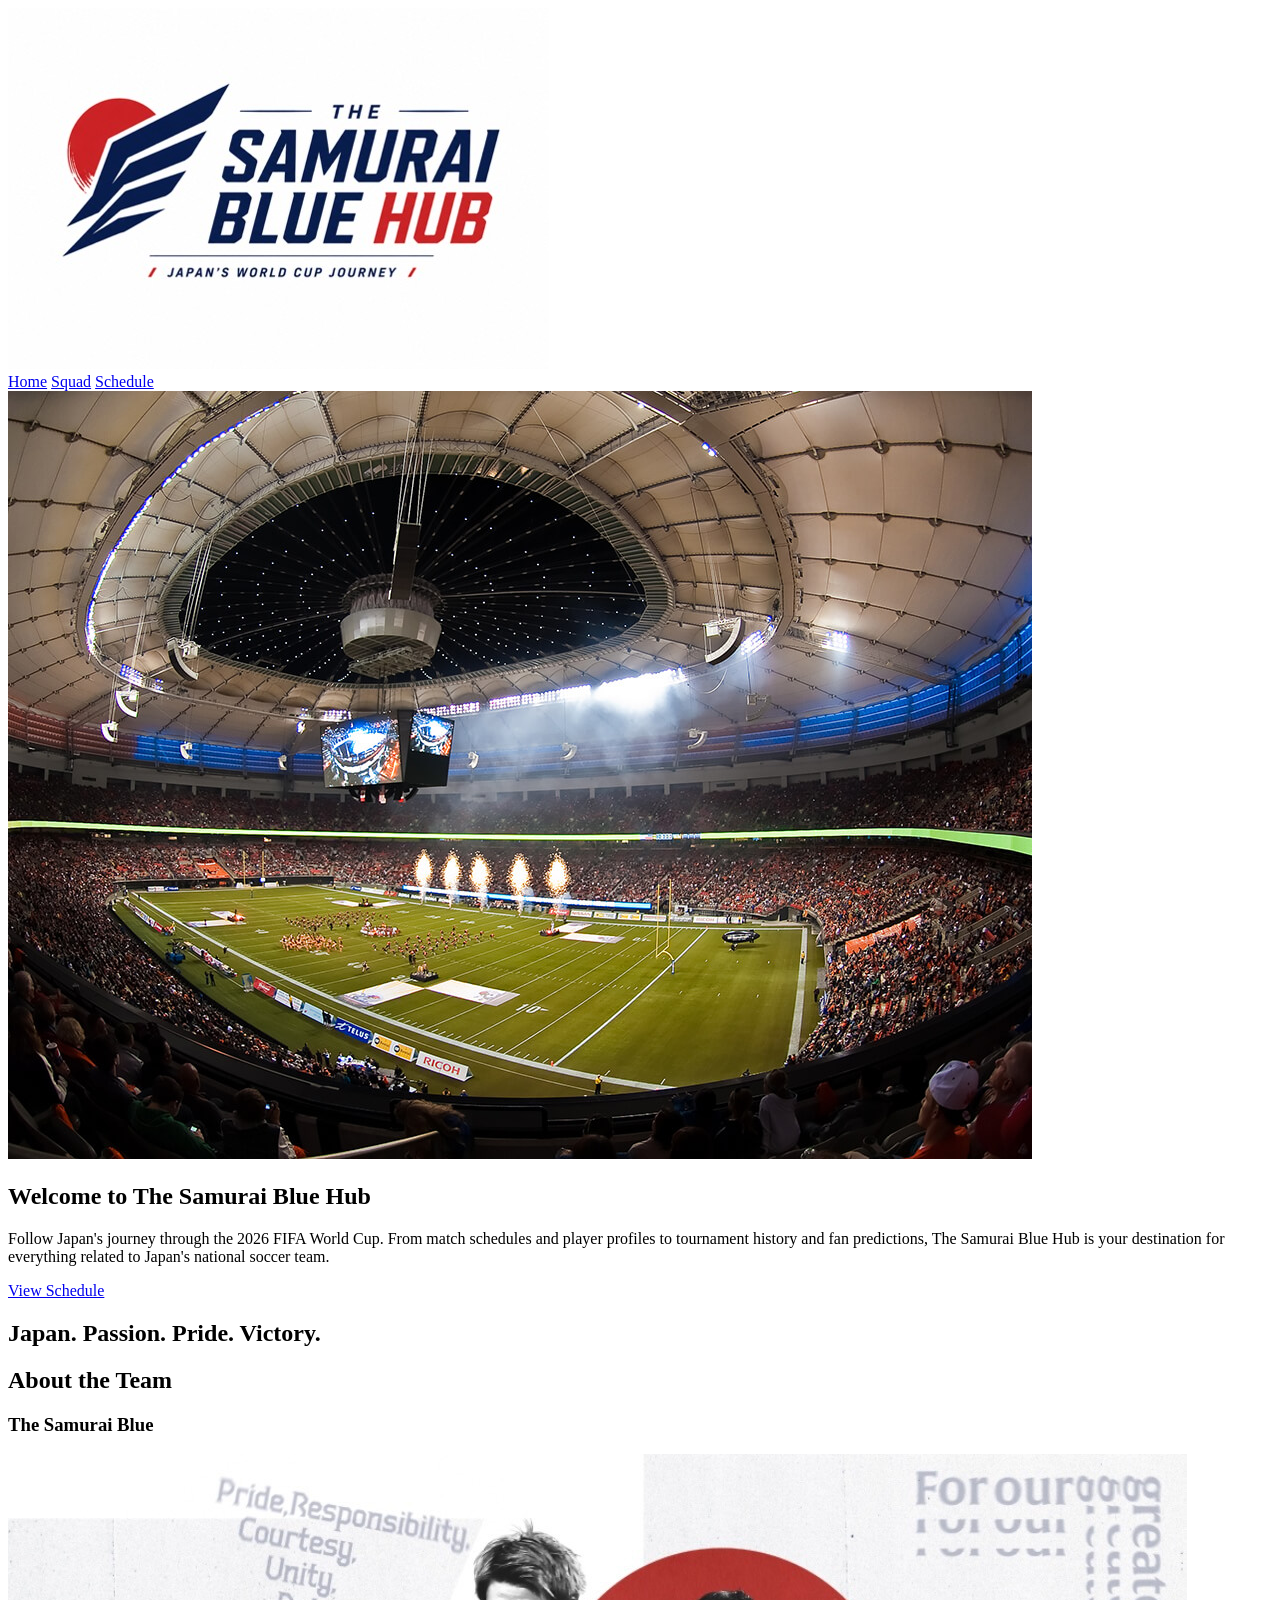
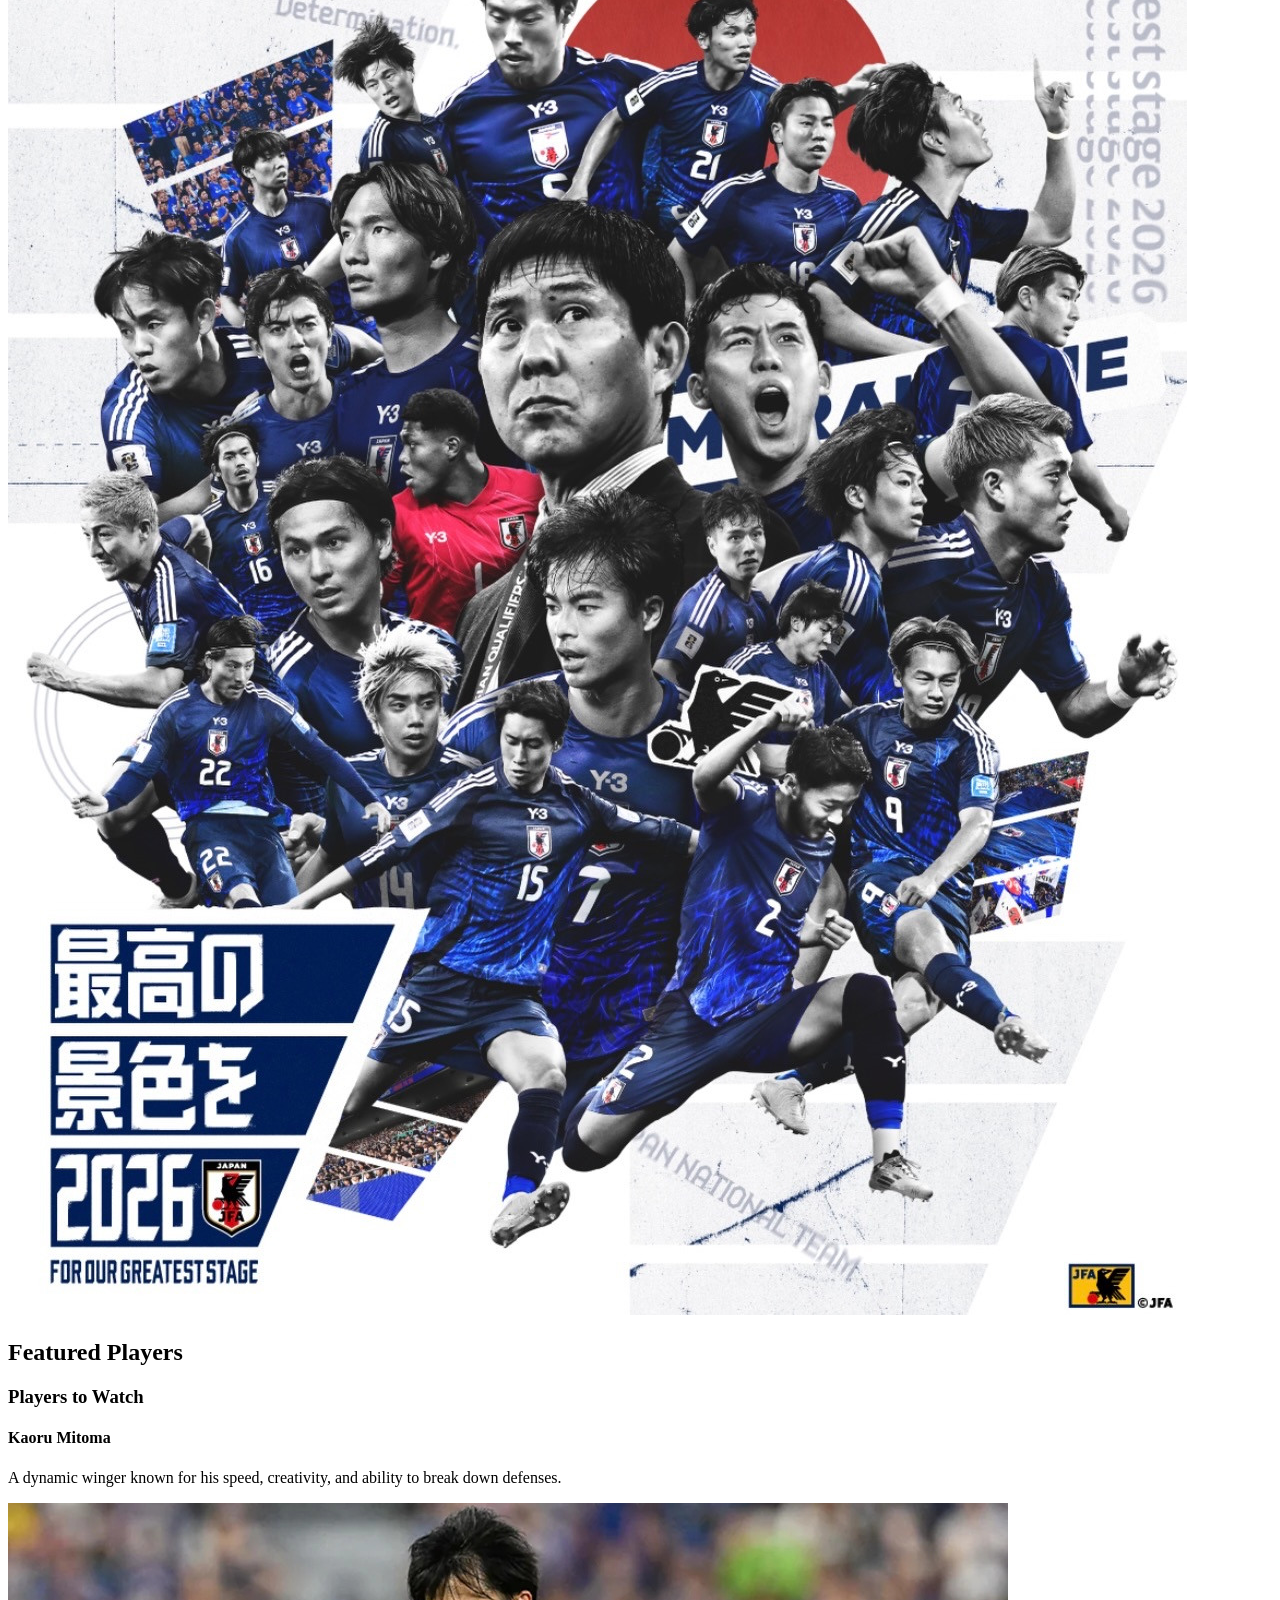
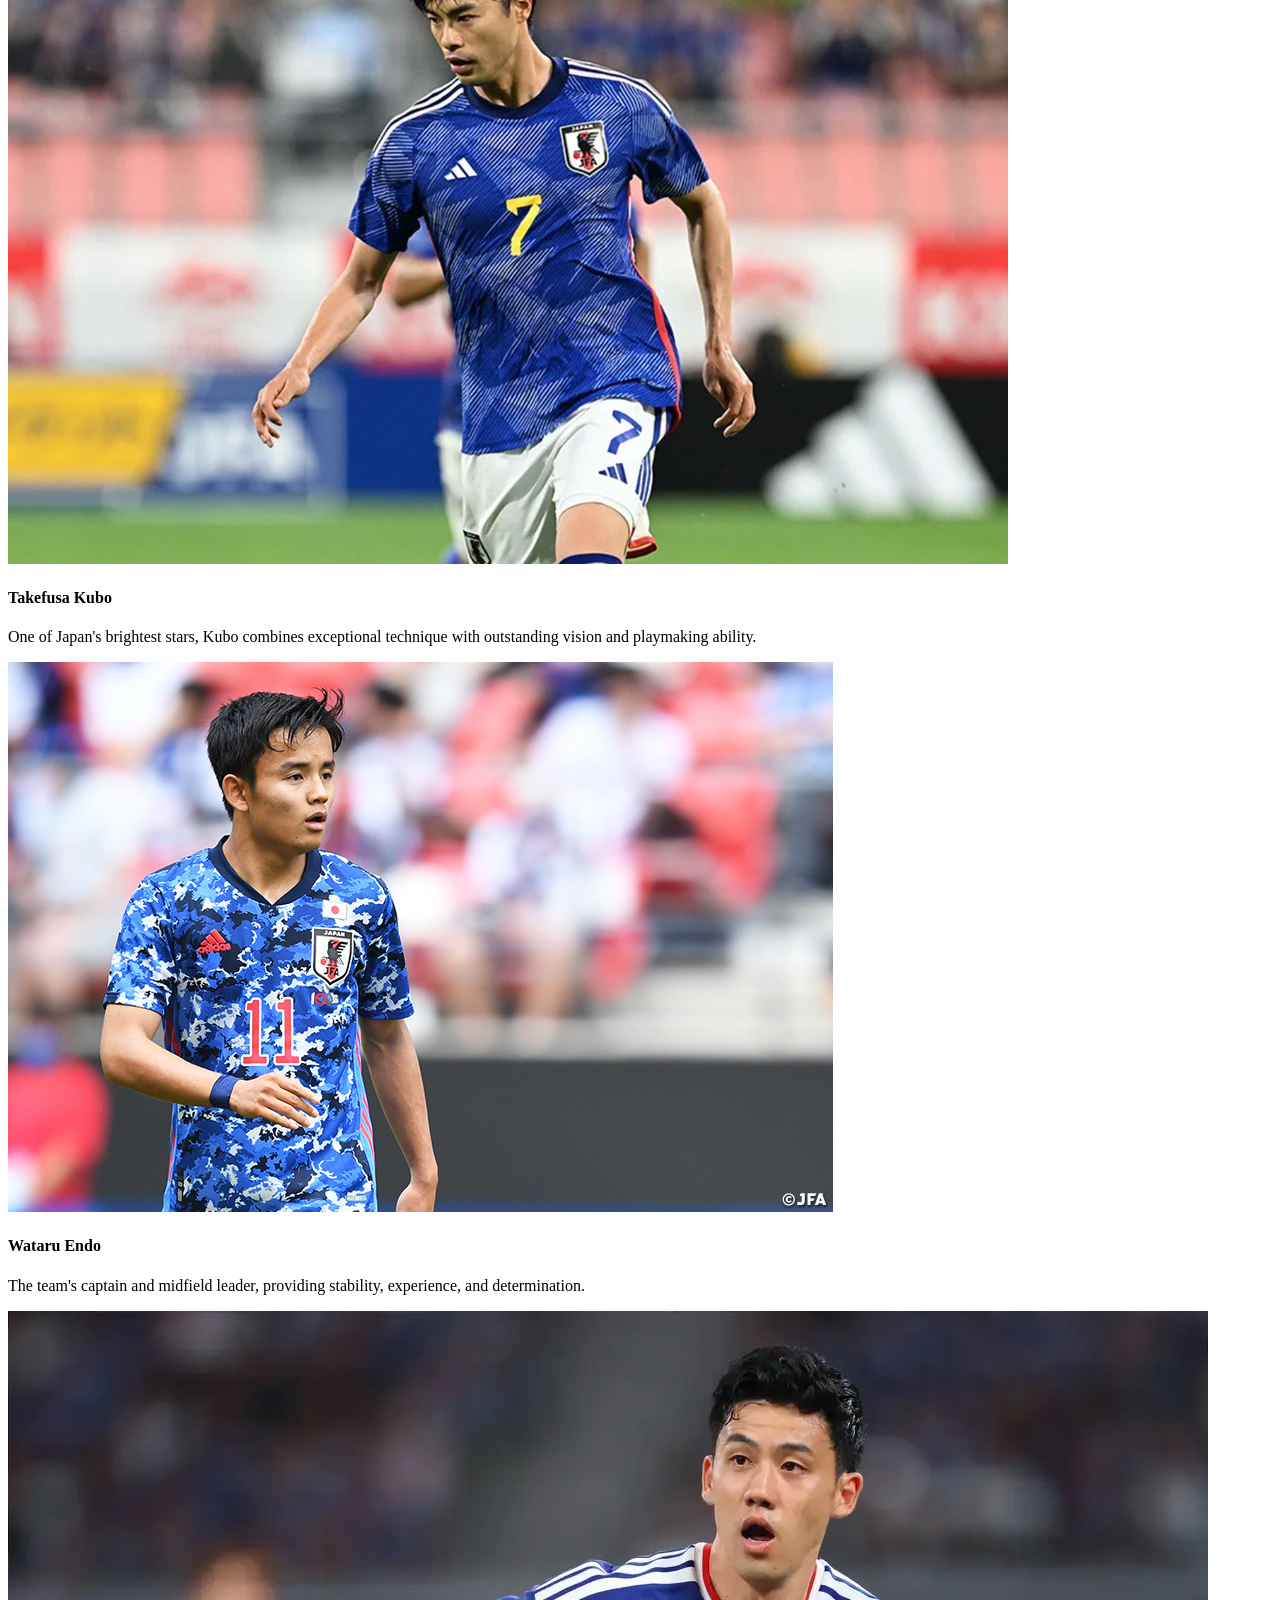
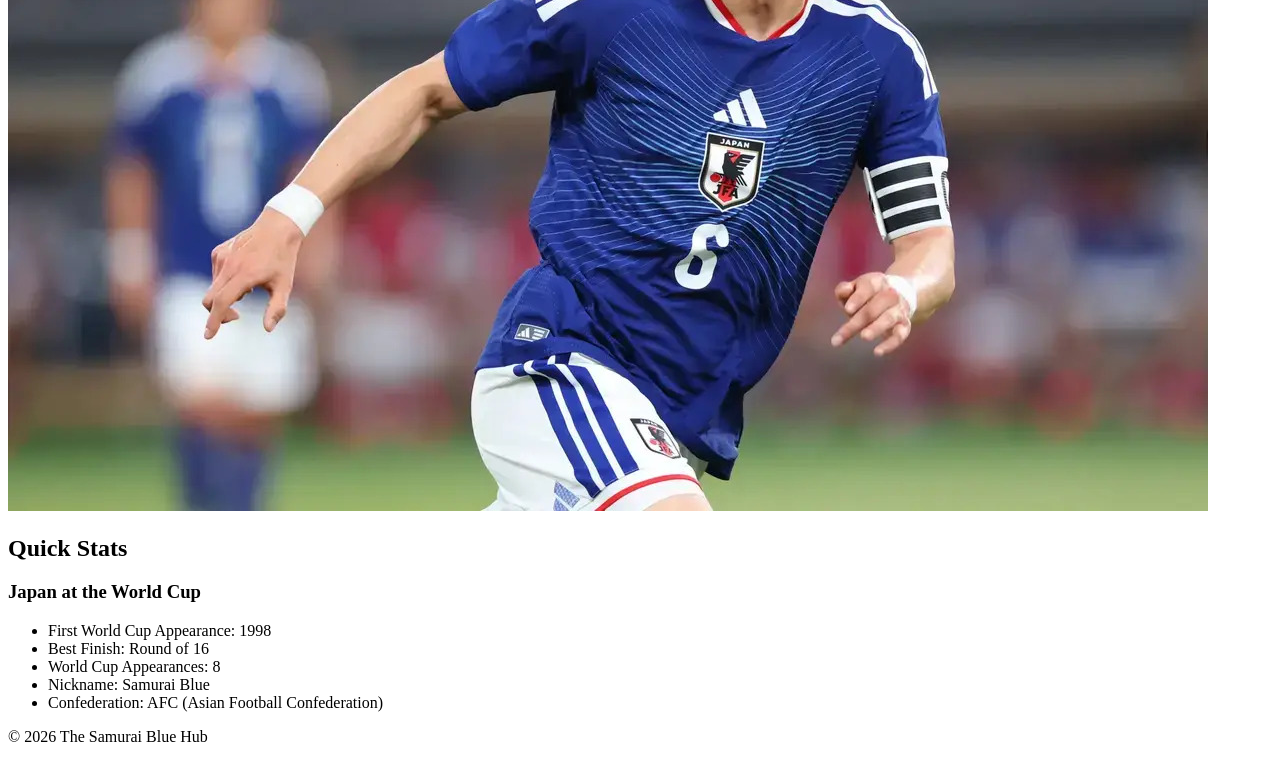
==== index.html @ 7b1f0a40 "Added images to index" ====
<!DOCTYPE html>
<html lang="en">
<head>
    <meta charset="UTF-8">
    <meta name="viewport" content="width=device-width, initial-scale=1.0">
    <title>The Samurai Blue Hub</title>
    <!-- Need to make css page -->
</head>

<body>
    <header>
        <img src="images/Logo.jpg" alt="The Samurai Blue Hub Logo">

        <nav>
            <a href="index.html">Home</a>
            <a href="squad.html">Squad</a>
            <a href="schedule.html">Schedule</a>
            <!-- Verify other pages -->
        </nav>
    </header>

    <main>

    <section class="hero">
        <img src="images/BC_Place.jpg" alt="BC Place Stadium">
        <h1>Welcome to The Samurai Blue Hub</h1>
        <p>Follow Japan's journey through the 2026 FIFA World Cup. From match schedules and player profiles to tournament history and fan predictions, The Samurai Blue Hub is your destination for everything related to Japan's national soccer team.</p>
        <a href="schedule.html">View Schedule</a>
        <h2>Japan. Passion. Pride. Victory.</h2>
    </section>

    <section class="about-the-team">
        <h2>About the Team</h2>
        <h3>The Samurai Blue</h3>
        <img src="images/Japan_FIFA_Team_2026.jpg" alt="Japan FIFA Team 2026">

    </section>

    <section class="featured-players">
        <h2>Featured Players</h2>
        <h3>Players to Watch</h3>
        <h4>Kaoru Mitoma</h4>
        <p>A dynamic winger known for his speed, creativity, and ability to break down defenses.</p>
        <img src="images/kaoru_mitoma.jpg" alt="Kaoru Mitoma">

        <h4>Takefusa Kubo</h4>
        <p>One of Japan's brightest stars, Kubo combines exceptional technique with outstanding vision and playmaking ability.</p>
        <img src="images/Takefusa_Kubo.jpg" alt="Takefusa Kubo">

        <h4>Wataru Endo</h4>
        <p>The team's captain and midfield leader, providing stability, experience, and determination.</p>
        <img src="images/Wataru_Endo.jpg" alt="Wataru Endo">
    </section>

    <section class="quick-stats">
        <h2>Quick Stats</h2>
        <h3>Japan at the World Cup</h3>
        <ul>
            <li>First World Cup Appearance: 1998</li>
            <li>Best Finish: Round of 16</li>
            <li>World Cup Appearances: 8</li>
            <li>Nickname: Samurai Blue</li>
            <li>Confederation: AFC (Asian Football Confederation)</li>
        </ul>
    </section>

    </main>

<footer>
    <p>&copy; 2026 The Samurai Blue Hub</p>
</footer>
</body>
</html>
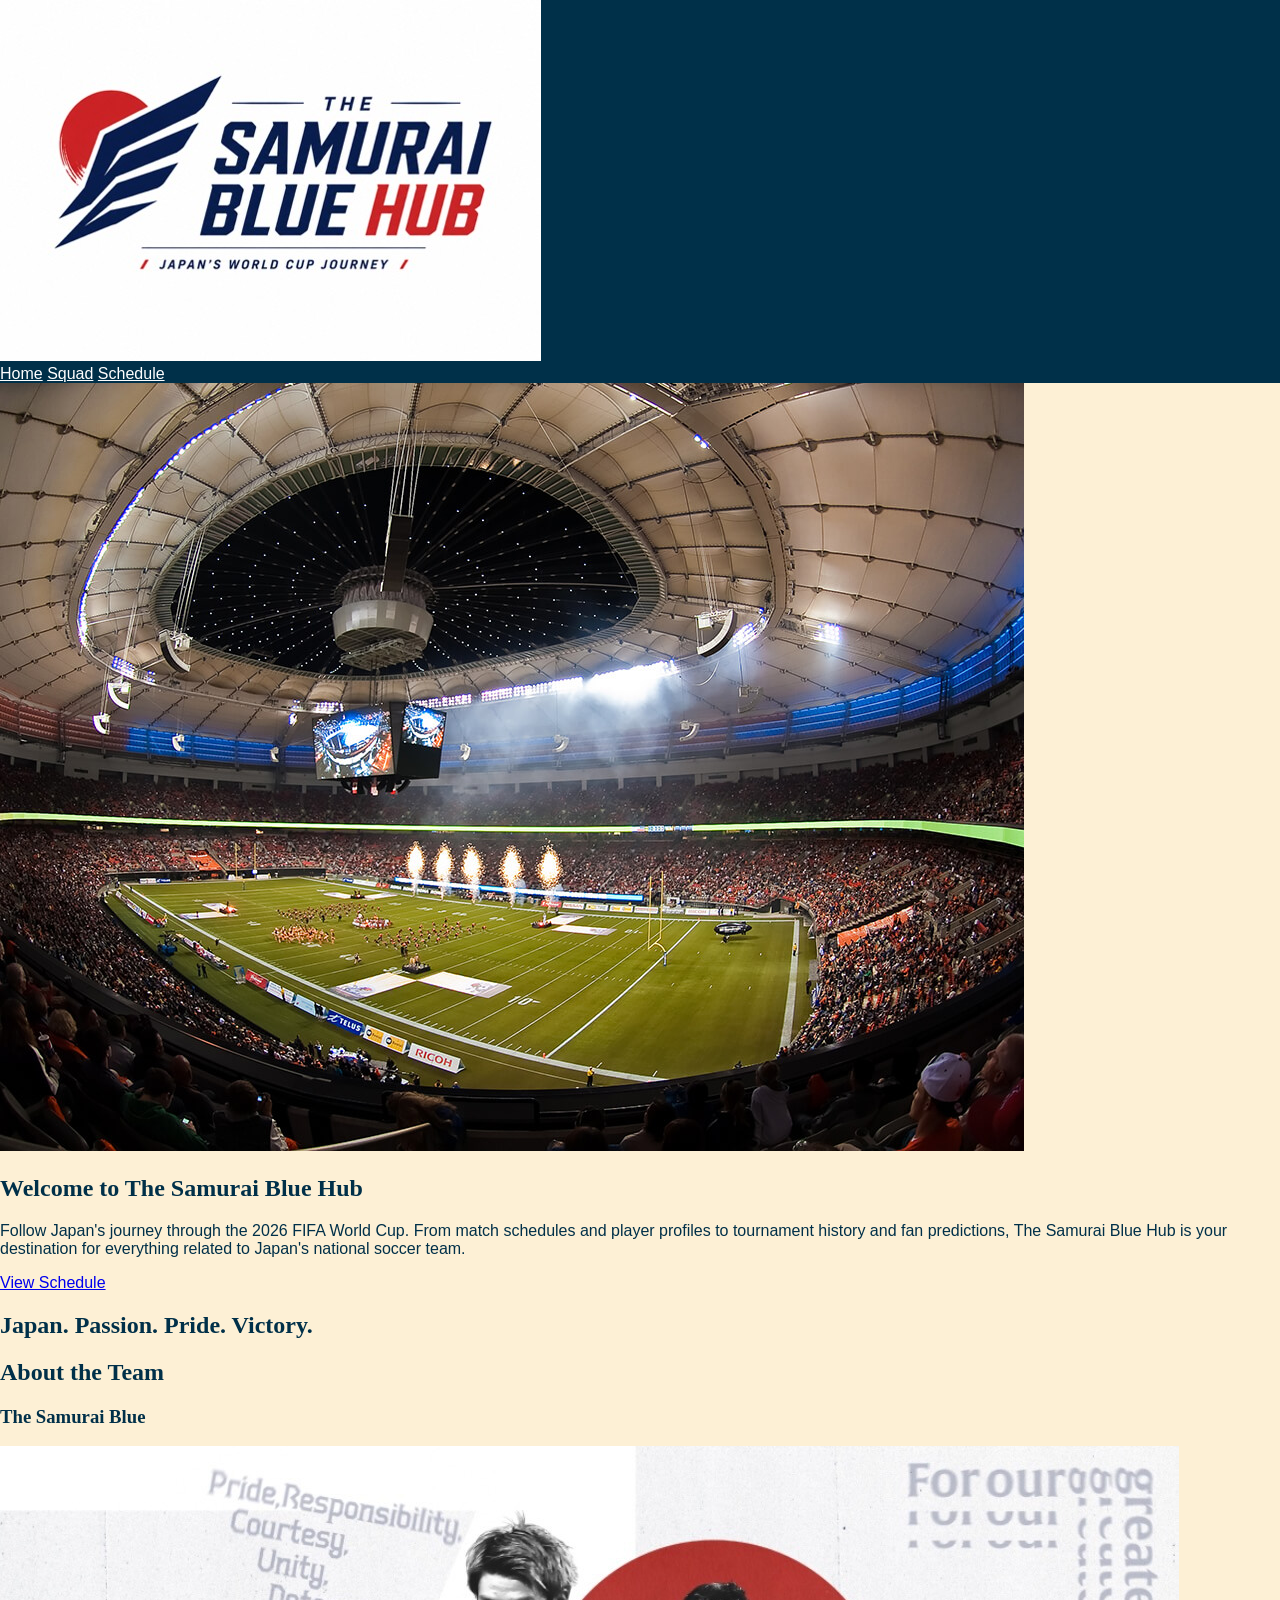
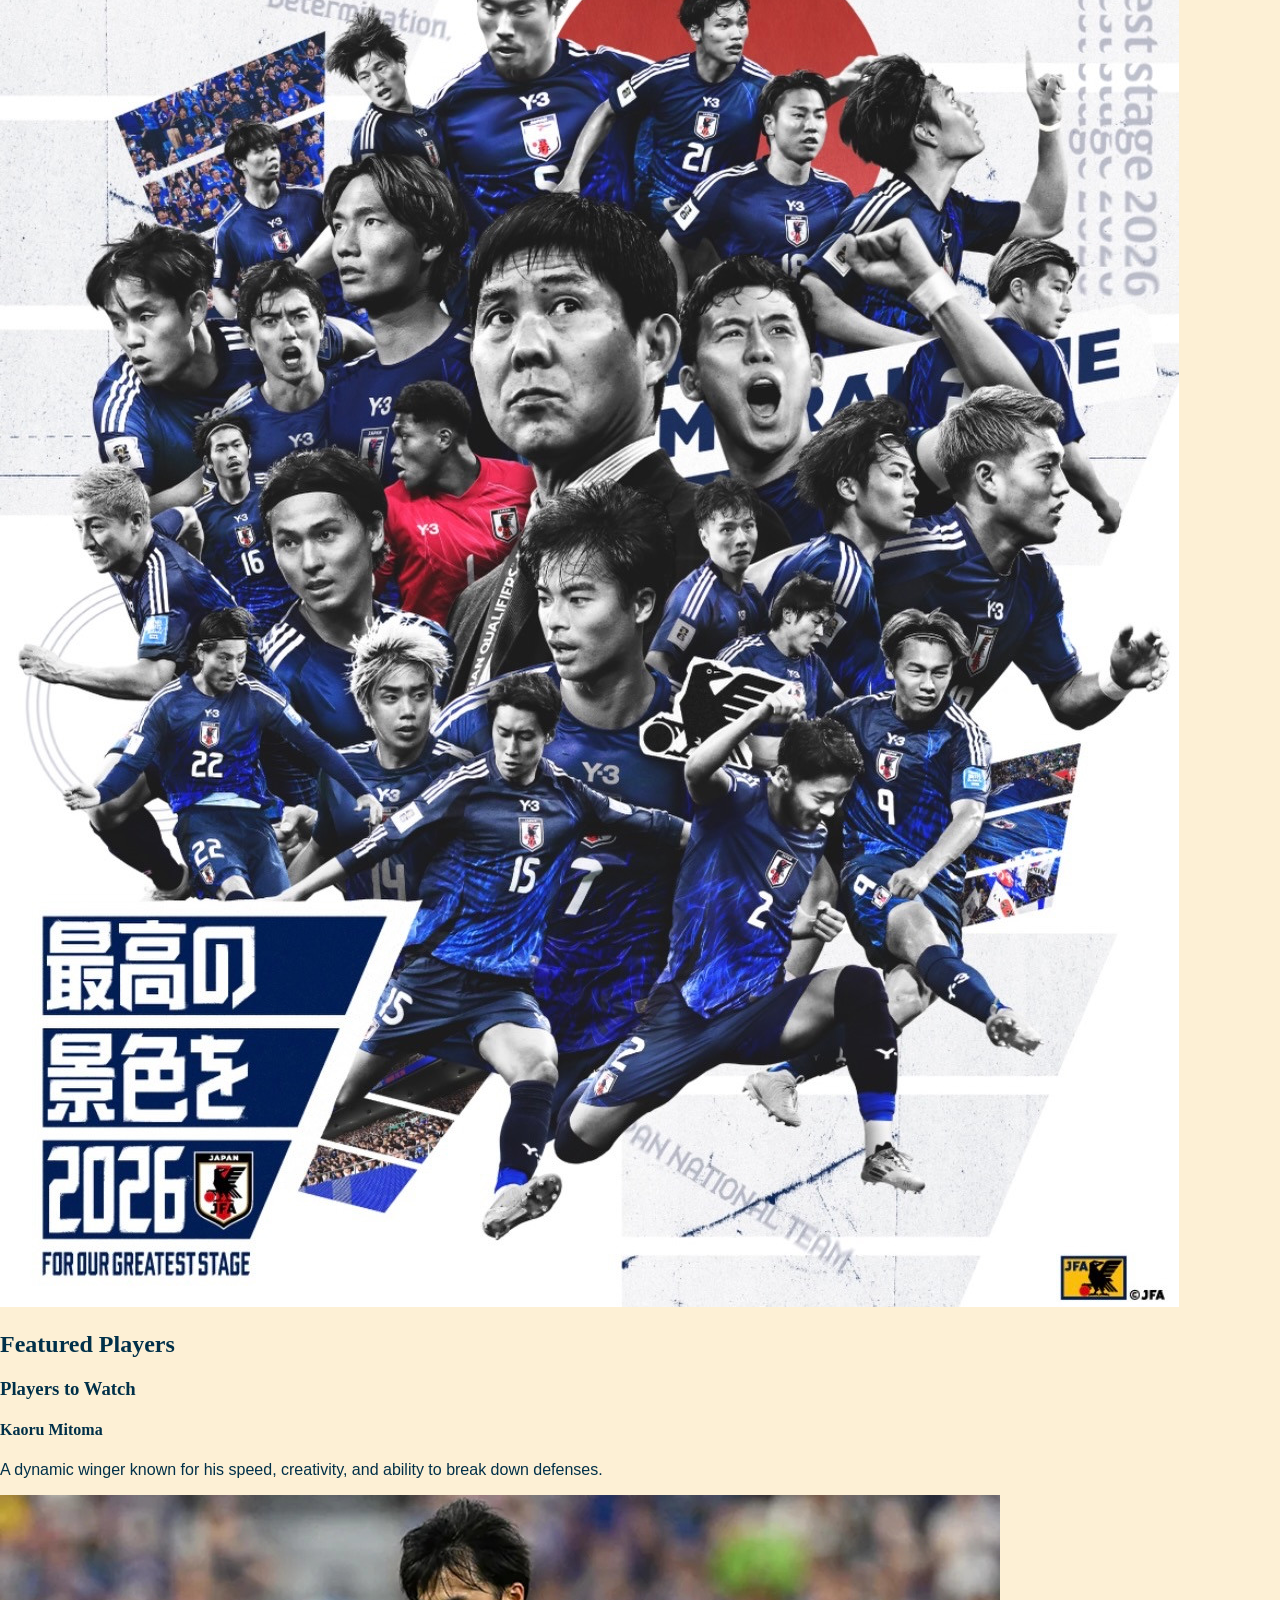
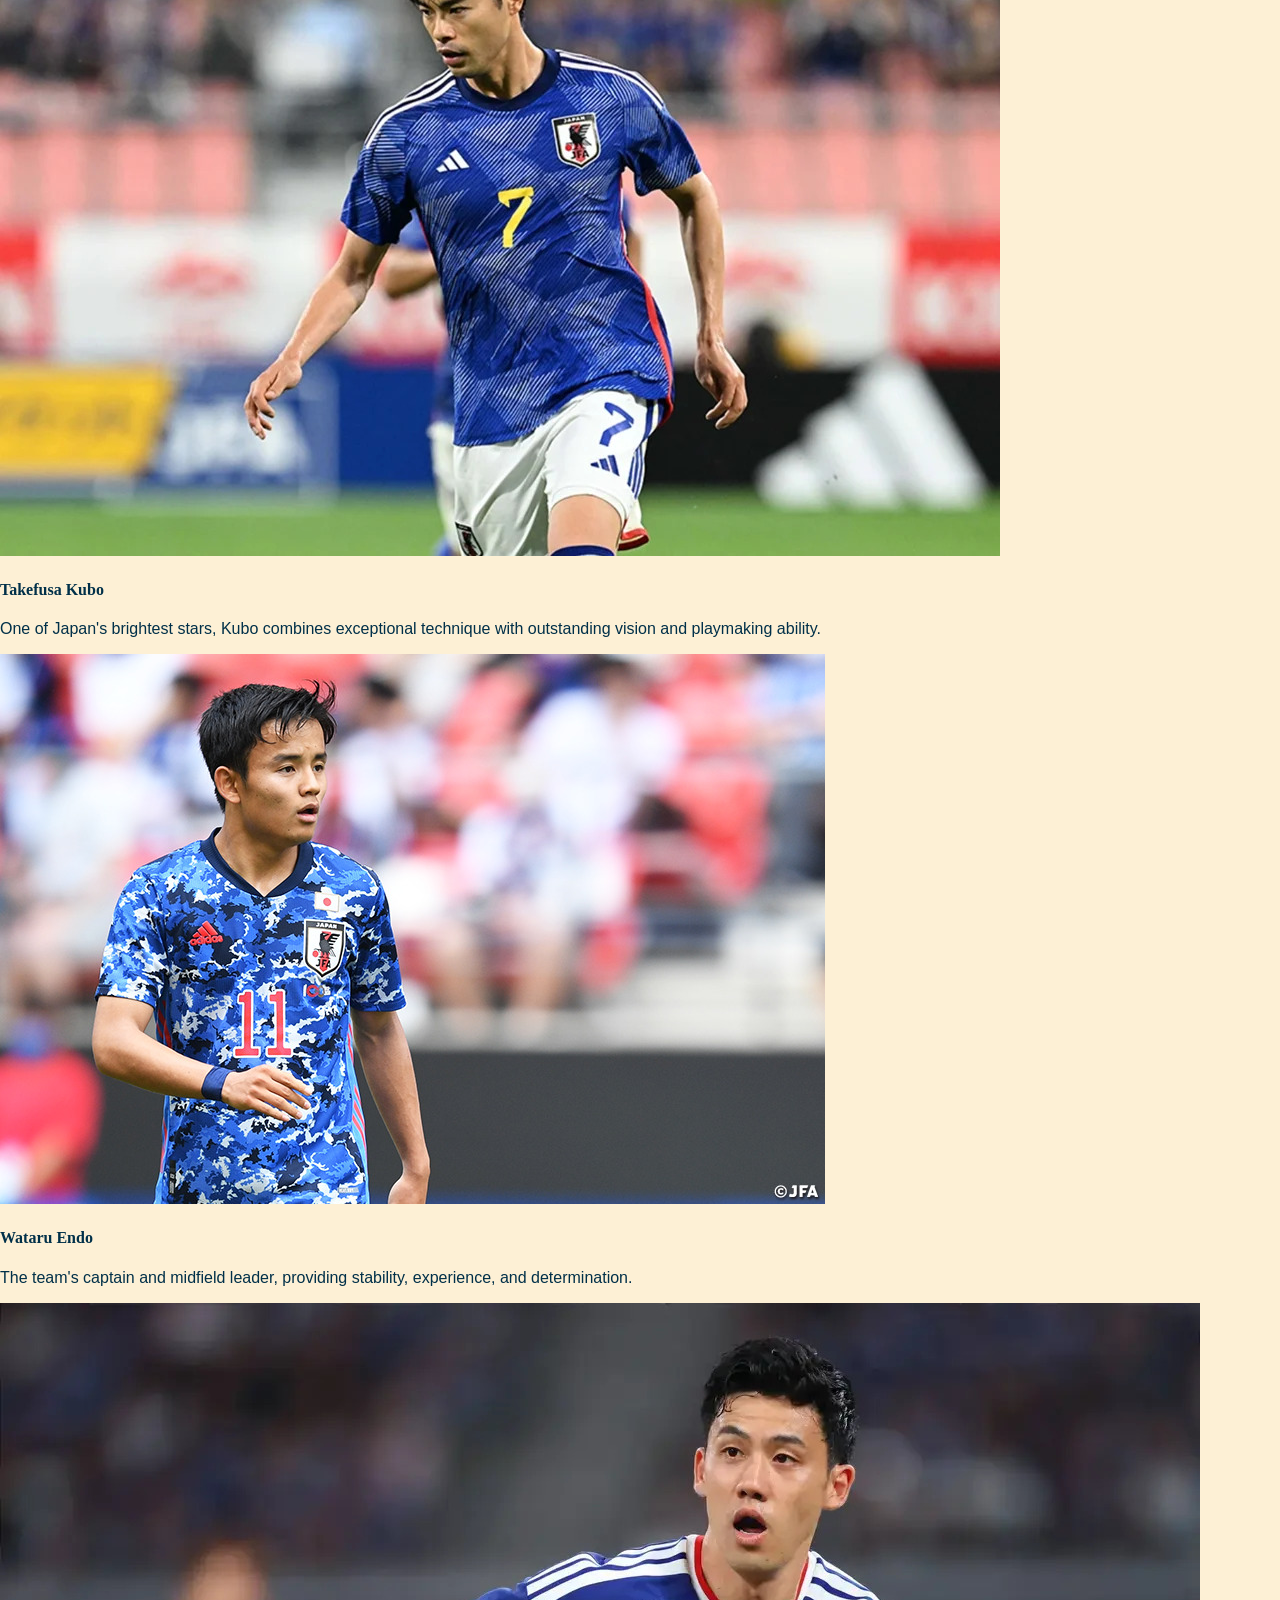
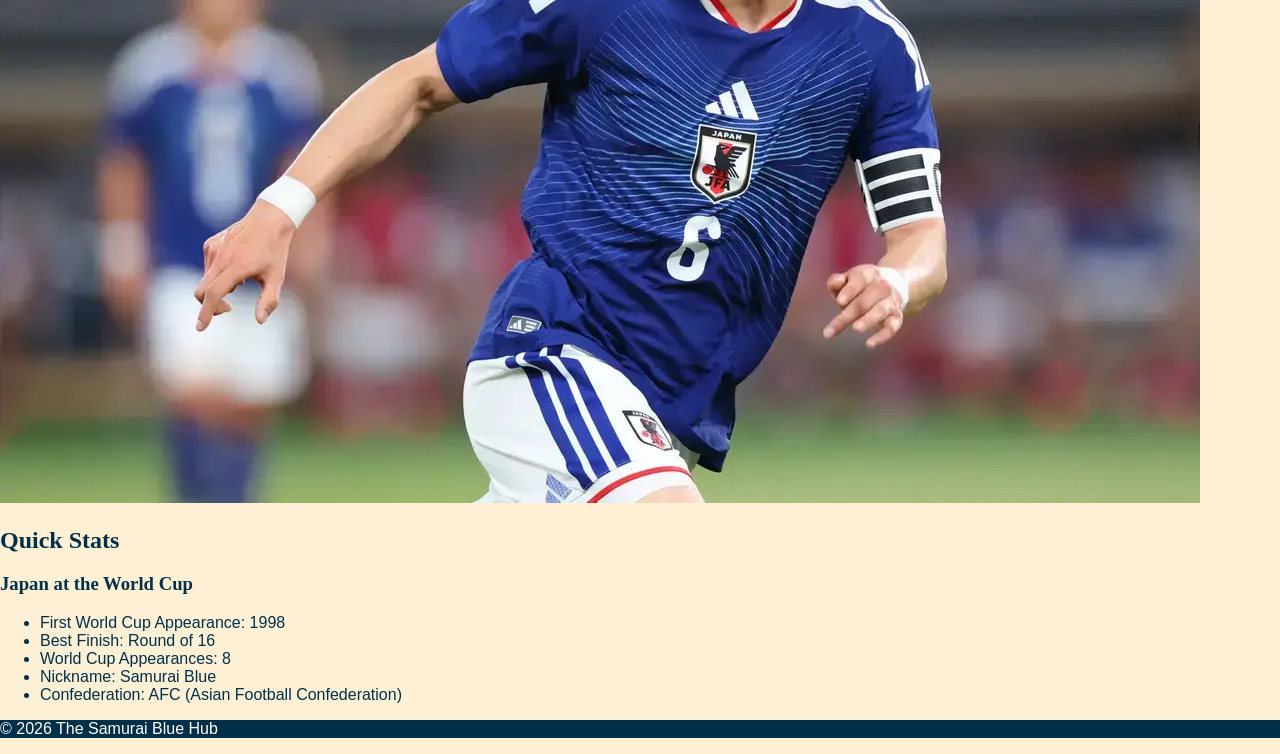
==== commit a466d6c2: "Added css" ====
--- a/index.html
+++ b/index.html
@@ -4,7 +4,7 @@
     <meta charset="UTF-8">
     <meta name="viewport" content="width=device-width, initial-scale=1.0">
     <title>The Samurai Blue Hub</title>
-    <!-- Need to make css page -->
+    <link rel="stylesheet" href="styles/style.css">
 </head>
 
 <body>
--- a/styles/style.css
+++ b/styles/style.css
@@ -0,0 +1,34 @@
+/*Primary #003049
+Secondary #FDF0D5
+Accent 1  #C1121F
+Accent 2  #White 
+
+Heading: Mozilla Text
+Paragraph: Racing Sans One */
+
+h1,
+h2,
+h3,
+h4 {
+    font-family: "Mozilla Text", serif;
+}
+
+body {
+    margin: 0;
+    background-color: #fdf0d5;
+    color: #003049;
+    font-family: "Racing Sans One", sans-serif;
+}
+
+header {
+    background-color: #003049;
+}
+
+nav a {
+    color: white;
+}
+
+footer {
+    background-color: #003049;
+    color: white;
+}
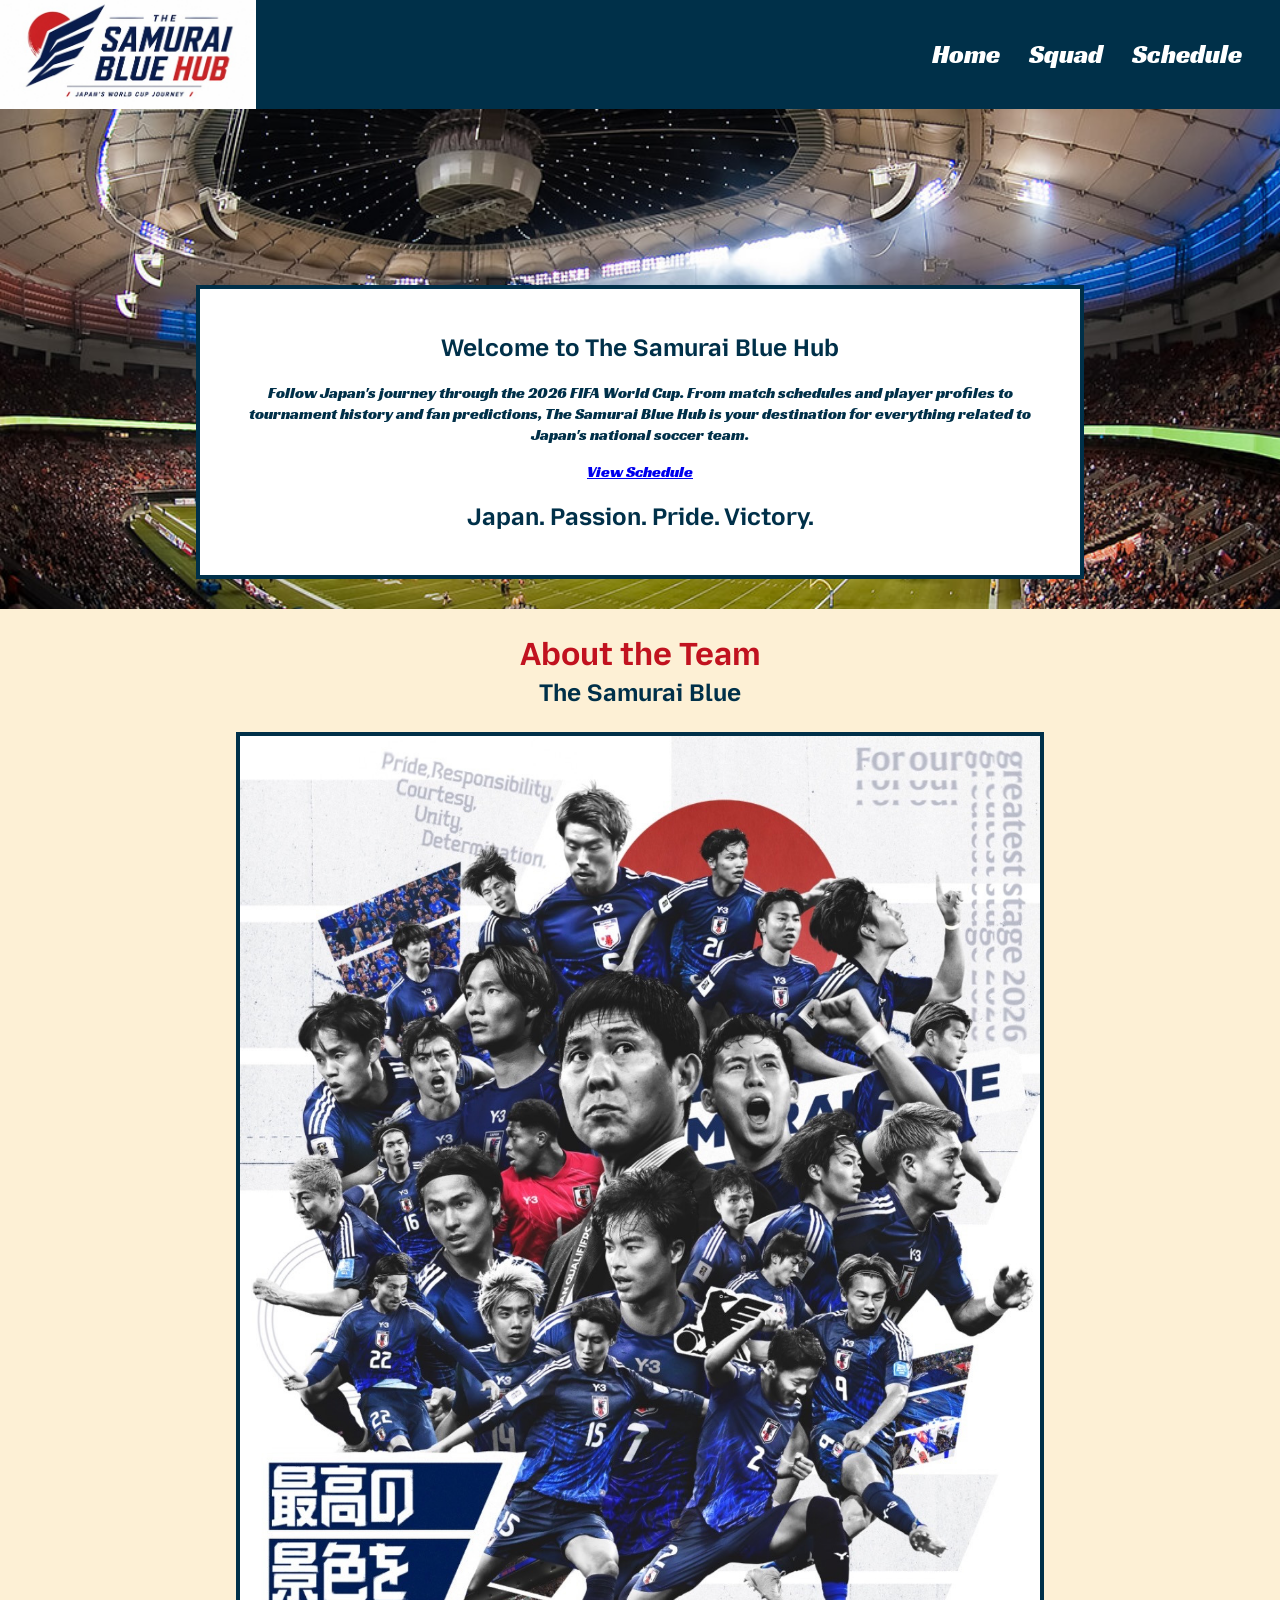
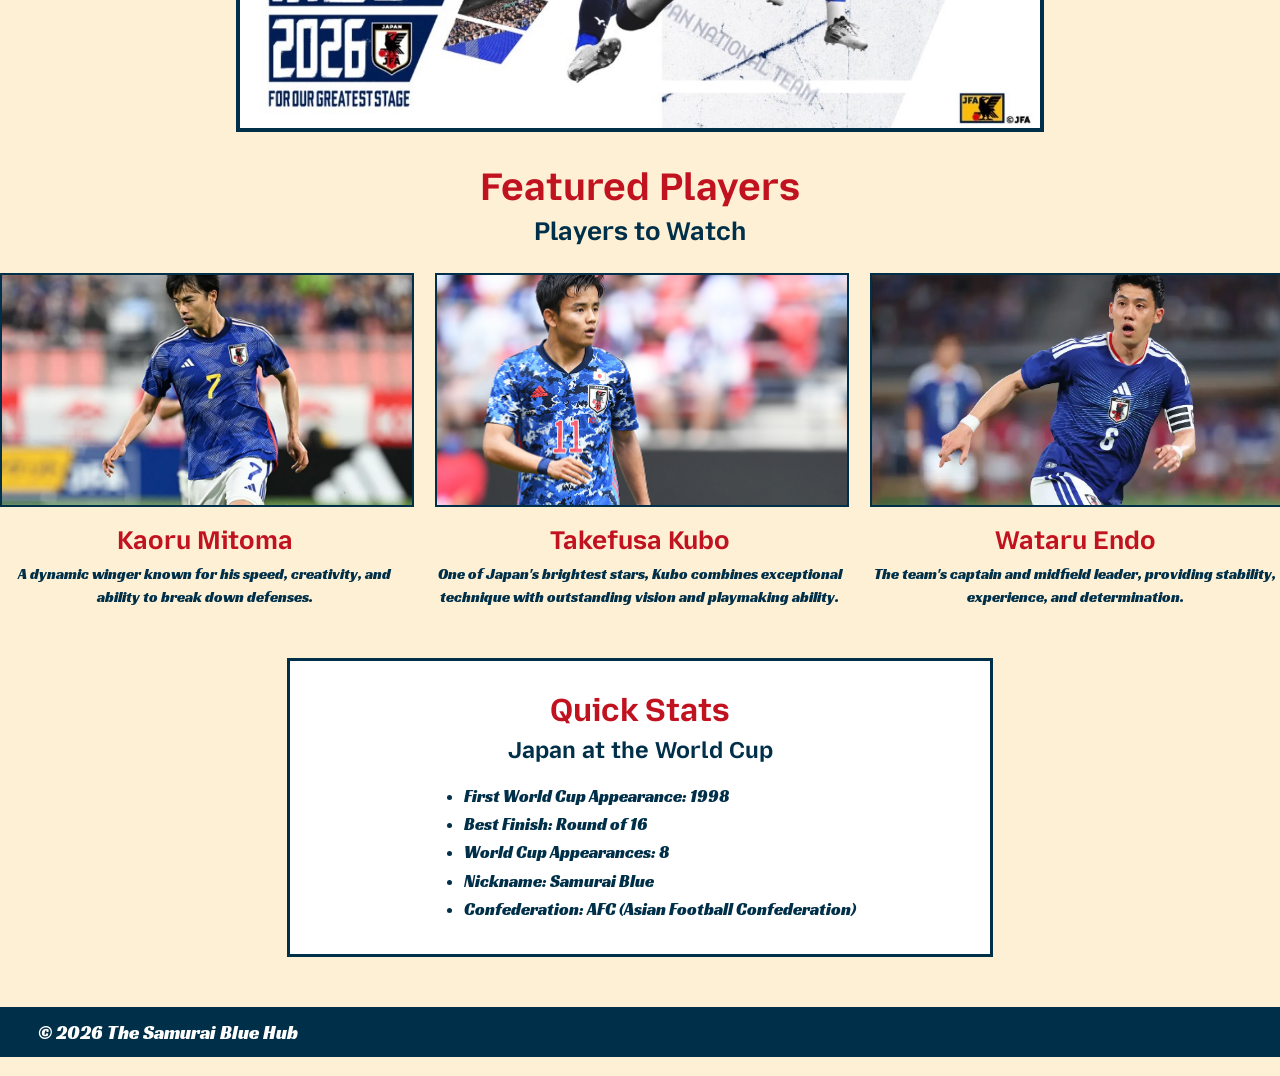
==== commit 7d8ec760: "Added css Added homepage css and tweaked index html" ====
--- a/index.html
+++ b/index.html
@@ -23,10 +23,14 @@
 
     <section class="hero">
         <img src="images/BC_Place.jpg" alt="BC Place Stadium">
+       
+       <div class="hero-text">
         <h1>Welcome to The Samurai Blue Hub</h1>
         <p>Follow Japan's journey through the 2026 FIFA World Cup. From match schedules and player profiles to tournament history and fan predictions, The Samurai Blue Hub is your destination for everything related to Japan's national soccer team.</p>
         <a href="schedule.html">View Schedule</a>
         <h2>Japan. Passion. Pride. Victory.</h2>
+       </div>
+
     </section>
 
     <section class="about-the-team">
@@ -36,21 +40,32 @@
 
     </section>
 
-    <section class="featured-players">
-        <h2>Featured Players</h2>
-        <h3>Players to Watch</h3>
-        <h4>Kaoru Mitoma</h4>
-        <p>A dynamic winger known for his speed, creativity, and ability to break down defenses.</p>
-        <img src="images/kaoru_mitoma.jpg" alt="Kaoru Mitoma">
+   <section class="featured-players">
+    <h2>Featured Players</h2>
+    <h3>Players to Watch</h3>
 
-        <h4>Takefusa Kubo</h4>
-        <p>One of Japan's brightest stars, Kubo combines exceptional technique with outstanding vision and playmaking ability.</p>
-        <img src="images/Takefusa_Kubo.jpg" alt="Takefusa Kubo">
+    <div class="home-player-grid">
 
-        <h4>Wataru Endo</h4>
-        <p>The team's captain and midfield leader, providing stability, experience, and determination.</p>
-        <img src="images/Wataru_Endo.jpg" alt="Wataru Endo">
-    </section>
+        <article class="home-player-card">
+            <img src="images/kaoru_mitoma.jpg" alt="Kaoru Mitoma">
+            <h4>Kaoru Mitoma</h4>
+            <p>A dynamic winger known for his speed, creativity, and ability to break down defenses.</p>
+        </article>
+
+        <article class="home-player-card">
+            <img src="images/Takefusa_Kubo.jpg" alt="Takefusa Kubo">
+            <h4>Takefusa Kubo</h4>
+            <p>One of Japan's brightest stars, Kubo combines exceptional technique with outstanding vision and playmaking ability.</p>
+        </article>
+
+        <article class="home-player-card">
+            <img src="images/Wataru_Endo.jpg" alt="Wataru Endo">
+            <h4>Wataru Endo</h4>
+            <p>The team's captain and midfield leader, providing stability, experience, and determination.</p>
+        </article>
+
+    </div>
+</section>
 
     <section class="quick-stats">
         <h2>Quick Stats</h2>
--- a/styles/style.css
+++ b/styles/style.css
@@ -5,6 +5,9 @@
 
 Heading: Mozilla Text
 Paragraph: Racing Sans One */
+
+@import url('https://fonts.googleapis.com/css?family=Mozilla+Text&display=swap');
+@import url('https://fonts.googleapis.com/css?family=Racing+Sans+One&display=swap');
 
 h1,
 h2,
@@ -31,4 +34,641 @@
 footer {
     background-color: #003049;
     color: white;
+}
+
+/* Squad Page */
+
+header {
+    display: flex;
+    align-items: center;
+}
+
+header img {
+    width: 20vw;
+    height: 8.5vw;
+    object-fit: cover;
+}
+
+nav {
+    margin-left: auto;
+    margin-right: 3vw;
+}
+
+nav a {
+    font-size: 2vw;
+    text-decoration: none;
+    margin-left: 2vw;
+}
+
+nav a:hover {
+    color: #C1121F;
+}
+
+.squad {
+    display: flex;
+    flex-direction: column;
+    position: relative;
+}
+
+.squad, .featured, .goalkeepers, .defenders, .midfielders, .forwards, .stats {
+    width: 90vw;
+    margin: 50px auto;
+    text-align: center;
+}
+
+.squad img {
+    border: 0.5vw solid #003049;
+}
+
+.squad-text {
+    display: flex;
+    flex-direction: column;
+    background: white;
+    position: absolute;
+    top: 30vw;
+    left: 20vw;
+    width: 45vw;
+    text-align: center;
+    border: 0.5vw solid #003049;
+    padding: 2vw 2vw;
+}
+
+.squad-text h1 {
+    font-size: 4vw;
+    color: #C1121F;
+    margin: 0 0 0.5vw 0;
+}
+
+.squad-text p {
+    font-size: 1.5vw;
+    margin: 0;
+}
+
+.featured h2 {
+    font-size: 3vw;
+}
+
+.player-grid {
+    display: grid;
+    grid-template-columns: 1fr 1fr 1fr;
+    align-items: center;
+    justify-content: center;
+    text-align: center;
+}
+
+.player-card img {
+    width: 20vw;
+    border: 0.25vw solid #003049;
+}
+
+.player-card h3 {
+    font-size: 2.5vw;
+    color: #C1121F;
+    margin: 0.5vw 0;
+}
+
+.player-card p {
+    font-size: 1.3vw;
+    margin: 0;
+}
+
+#left-card {
+    border-right: 0.25vw solid #003049;
+}
+
+#right-card {
+    border-left: 0.25vw solid #003049;
+}
+
+.goalkeepers h3, .defenders h3, .midfielders h3, .forwards h3 {
+    font-size: 2vw;
+    color: #C1121F;
+    margin: 0;
+    margin-bottom: 1vw;
+}
+
+.gk-grid, .df-grid, .mf-grid {
+    display: grid;
+    grid-template-columns: 1fr 1fr 1fr;
+    width: 60vw;
+    justify-self: center;
+    margin: 0;
+    padding: 0;
+}
+
+.fw-grid {
+    display: grid;
+    grid-template-columns: repeat(5, 1fr);
+    width: 60vw;
+    justify-self: center;
+    margin: 0;
+}
+
+.gk-grid p, .df-grid p, .mf-grid p, .fw-grid p {
+    font-size: 1.5vw;
+    background: white;
+    margin: 0;
+    padding: 0.25vw 0;
+}
+
+.top-left, .top-right, .bottom-left, .bottom-right {
+    border: 0.25vw solid #003049;
+}
+
+.top-middle, .bottom-middle {
+    border-top: 0.25vw solid #003049;
+    border-bottom: 0.25vw solid #003049;
+}
+
+.mid-left, .mid-right {
+    border-left: 0.25vw solid #003049;
+    border-right: 0.25vw solid #003049;
+}
+
+.top-sec-left {
+    border-top: 0.25vw solid #003049;
+    border-bottom: 0.25vw solid #003049;
+    border-right: 0.25vw solid #003049;
+}
+
+.top-sec-right {
+    border-top: 0.25vw solid #003049;
+    border-bottom: 0.25vw solid #003049;
+    border-left: 0.25vw solid #003049;
+}
+
+table {
+    background: white;
+    width: 40vw;
+    justify-self: center;
+    border-collapse: collapse;
+}
+
+th {
+    color: #C1121F;
+}
+
+th, td {
+    font-size: 1.5vw;
+    border: 0.25vw solid #003049;
+    padding: 0.25vw 0;
+}
+
+footer p {
+    font-size: 1.5vw;
+    margin-left: 2vw;
+    padding: 1vw;
+}
+
+
+
+
+
+
+
+
+/* Schedule Page */
+
+.page-intro,
+.fixtures,
+.match-details,
+.standings,
+.upcoming-match {
+    width: 90vw;
+    max-width: 1000px;
+    margin: 50px 0 50px 3vw;
+    text-align: left;
+}
+
+.page-intro h1 {
+    font-size: 3vw;
+    color: #003049;
+    margin-bottom: 0.5vw;
+}
+
+.page-intro h2 {
+    font-size: 2vw;
+    color: #C1121F;
+    margin-bottom: 1vw;
+}
+
+.page-intro p {
+    font-size: 1.3vw;
+    max-width: 700px;
+    margin: 0;
+}
+
+.fixtures h2,
+.match-details h2,
+.standings h2,
+.upcoming-match h2 {
+    font-size: 2.5vw;
+    color: #C1121F;
+    margin-bottom: 1.5vw;
+}
+
+.fixtures table,
+.standings table {
+    margin: 0;
+    width: 60vw;
+}
+
+.match-details article {
+    background: white;
+    border: 0.25vw solid #003049;
+    padding: 1.5vw;
+    margin: 0 0 1.5vw;
+    max-width: 700px;
+    text-align: left;
+}
+
+.match-details h3 {
+    font-size: 1.8vw;
+    color: #C1121F;
+    margin: 0 0 0.5vw;
+}
+
+.match-details p {
+    font-size: 1.2vw;
+    margin: 0.3vw 0;
+}
+
+.standings p {
+    font-size: 1.2vw;
+    max-width: 700px;
+    margin: 1.5vw 0 0;
+}
+
+.match-info {
+    display: grid;
+    grid-template-columns: 1fr 1fr;
+    max-width: 900px;
+    margin: 0;
+    border: 0.25vw solid #003049;
+    text-align: left;
+}
+
+.match-info img {
+    width: 100%;
+    height: 100%;
+    object-fit: cover;
+    display: block;
+}
+
+.match-info > div {
+    background: white;
+    padding: 2vw;
+}
+
+.match-info h3 {
+    font-size: 1.8vw;
+    color: #C1121F;
+    margin: 0 0 1vw;
+}
+
+.match-info p {
+    font-size: 1.2vw;
+    margin: 0.5vw 0;
+}
+
+
+
+
+
+
+
+
+
+@media screen and (max-width: 700px) {
+    header img {
+        width: 35vw;
+        height: 14.9vw;
+    }
+
+    nav {
+        margin-right: 4vw;
+    }
+
+    nav a {
+        font-size: 4.5vw;
+        margin-left: 3vw;
+    }
+
+    .squad, .featured, .goalkeepers, .defenders, .midfielders, .forwards, .stats {
+        width: 100%;
+    }
+
+    .squad-text {
+        top: 33vw;
+        left: 8vw;
+        width: 80vw;
+    }
+
+    .squad-text h1 {
+        font-size: 6.5vw;
+    }
+
+    .squad-text p {
+        font-size: 3vw;
+    }
+
+    .featured h2 {
+        font-size: 5.5vw;
+        margin: 0;
+    }
+
+    .player-grid {
+        grid-template-columns: 1fr;
+    }
+    
+    .player-card {
+        padding: 3vw;
+    }
+
+    .player-card img {
+        width: 70vw;
+        border: 0.5vw solid #003049;
+    }
+
+    .player-card h3 {
+        font-size: 4.5vw;
+    }
+
+    .player-card p {
+        font-size: 3.3vw;
+    }
+
+    #left-card {
+        border-right: none;
+        border-bottom: 0.5vw solid #003049;
+    }
+
+    #right-card {
+        border-left: none;
+        border-top: 0.5vw solid #003049;
+        padding-bottom: 0;
+    }
+
+    .goalkeepers h3, .defenders h3, .midfielders h3, .forwards h3 {
+        font-size: 4.5vw;
+        margin-bottom: 1vw;
+    }
+
+    .gk-grid, .df-grid, .mf-grid, .fw-grid {
+        width: 100%;
+    }
+
+    .gk-grid p, .df-grid p, .mf-grid p, .fw-grid p {
+        font-size: 2.9vw;
+        padding: 0.25vw 0.25vw;
+    }
+
+    .top-left, .top-right, .bottom-left, .bottom-right {
+        border: 0.5vw solid #003049;
+    }
+
+    .top-middle, .bottom-middle {
+        border-top: 0.5vw solid #003049;
+        border-bottom: 0.5vw solid #003049;
+    }
+
+    .mid-left, .mid-right {
+        border-left: 0.5vw solid #003049;
+        border-right: 0.5vw solid #003049;
+    }
+
+    .top-sec-left {
+        border-top: 0.5vw solid #003049;
+        border-bottom: 0.5vw solid #003049;
+        border-right: 0.5vw solid #003049;
+    }
+
+    .top-sec-right {
+        border-top: 0.5vw solid #003049;
+        border-bottom: 0.5vw solid #003049;
+        border-left: 0.5vw solid #003049;
+    }
+
+    table {
+        width: 66.67vw;
+        margin: 50px auto;
+    }
+
+    th, td {
+        font-size: 2.9vw;
+        border: 0.5vw solid #003049;
+        padding: 0.25vw 0.25vw;
+    }
+
+    footer p {
+        font-size: 3vw;
+        padding: 3vw;
+    }
+
+
+    /*Schedule*/
+    .page-intro h1 {
+        font-size: 6vw;
+    }
+
+    .page-intro h2 {
+        font-size: 4.5vw;
+    }
+
+    .page-intro p {
+        font-size: 3.3vw;
+        max-width: 90vw;
+    }
+
+    .fixtures h2,
+    .match-details h2,
+    .standings h2,
+    .upcoming-match h2 {
+        font-size: 5vw;
+    }
+
+    .fixtures table,
+    .standings table {
+        width: 90vw;
+    }
+
+    .match-details article {
+        max-width: 90vw;
+        padding: 4vw;
+    }
+
+    .match-details h3 {
+        font-size: 4vw;
+    }
+
+    .match-details p {
+        font-size: 3vw;
+    }
+
+    .standings p {
+        font-size: 3vw;
+        max-width: 90vw;
+    }
+
+    .match-info {
+        grid-template-columns: 1fr;
+        max-width: 90vw;
+    }
+
+    .match-info > div {
+        padding: 4vw;
+    }
+
+    .match-info h3 {
+        font-size: 4vw;
+    }
+
+    .match-info p {
+        font-size: 3vw;
+    }
+   
+
+/*Home Page */
+
+.home-player-grid {
+    grid-template-columns: 1fr;
+}
+
+.home-player-card {
+    padding: 4vw;
+}
+
+.home-player-card img {
+    height: 60vw;
+}
+
+.home-player-card h4 {
+    font-size: 5vw;
+}
+   .home-player-card p {
+    font-size: 3.5vw;
+   }
+}
+
+/* Home Page */
+
+.about-the-team {
+    text-align: center;
+}
+
+.about-the-team h2 {
+    color: #C1121F;
+    font-size: 32px;
+    margin-bottom: 5px;
+}
+
+.about-the-team h3 {
+    font-size: 24px;
+    margin-top: 0;
+}
+
+.about-the-team img {
+    width: 75%;
+    max-width: 800px;
+    display: block;
+    margin: 25px auto;
+    border: 4px solid #003049;
+}
+.featured-players {
+    text-align: center;
+}
+
+.featured-players h2 {
+    color: #C1121F;
+    font-size: 3vw;
+    margin-bottom: .5vw;
+}
+
+.featured-players h3 {
+    font-size: 2vw;
+    margin-top: 0;
+    margin-bottom: 2vw;
+}
+
+.home-player-grid {
+    display: grid;
+    grid-template-columns: repeat(3, 1fr);
+    gap: 2vw;
+}
+
+.home-player-card img {
+    width: 100%;
+    height: 18vw;
+    object-fit: cover;
+    border: .2vw solid #003049;
+}
+
+.home-player-card h4 {
+    color: #C1121F;
+    font-size: 2vw;
+    margin: 1vw 0 .5vw;
+}
+
+.home-player-card p {
+    font-size: 1.2vw;
+    line-height: 1.5;
+    margin: 0;
+}
+
+.quick-stats {
+    width: 50%;
+    max-width: 700px;
+    margin: 50px auto;
+    padding: 30px;
+    background-color: white;
+    border: 0.25vw solid #003049;
+    text-align: center;
+}
+
+.quick-stats h2 {
+    color: #C1121F;
+    font-size: 2.5vw;
+    margin: 0 0 0.5vw;
+    text-align: center;
+}
+
+.quick-stats h3 {
+    font-size: 1.8vw;
+    margin: 0 0 1.5vw;
+    text-align: center;
+}
+
+.quick-stats ul {
+    display: inline-block;
+    text-align: left;
+    font-size: 1.3vw;
+    line-height: 1.7;
+    margin: 0;
+}
+
+footer {
+    margin-top: 50px;
+}
+
+.hero img {
+    width: 100%;
+    height: 500px;
+    object-fit: cover;
+    display: block;
+}
+
+.hero {
+    position: relative;
+}
+
+.hero-text {
+    position: absolute;
+    left: 50%;
+    bottom: 30px;
+    transform: translateX(-50%);
+    width: 65%;
+    background-color: white;
+    border: 4px solid #003049;
+    padding: 24px;
+    text-align: center;
 }
